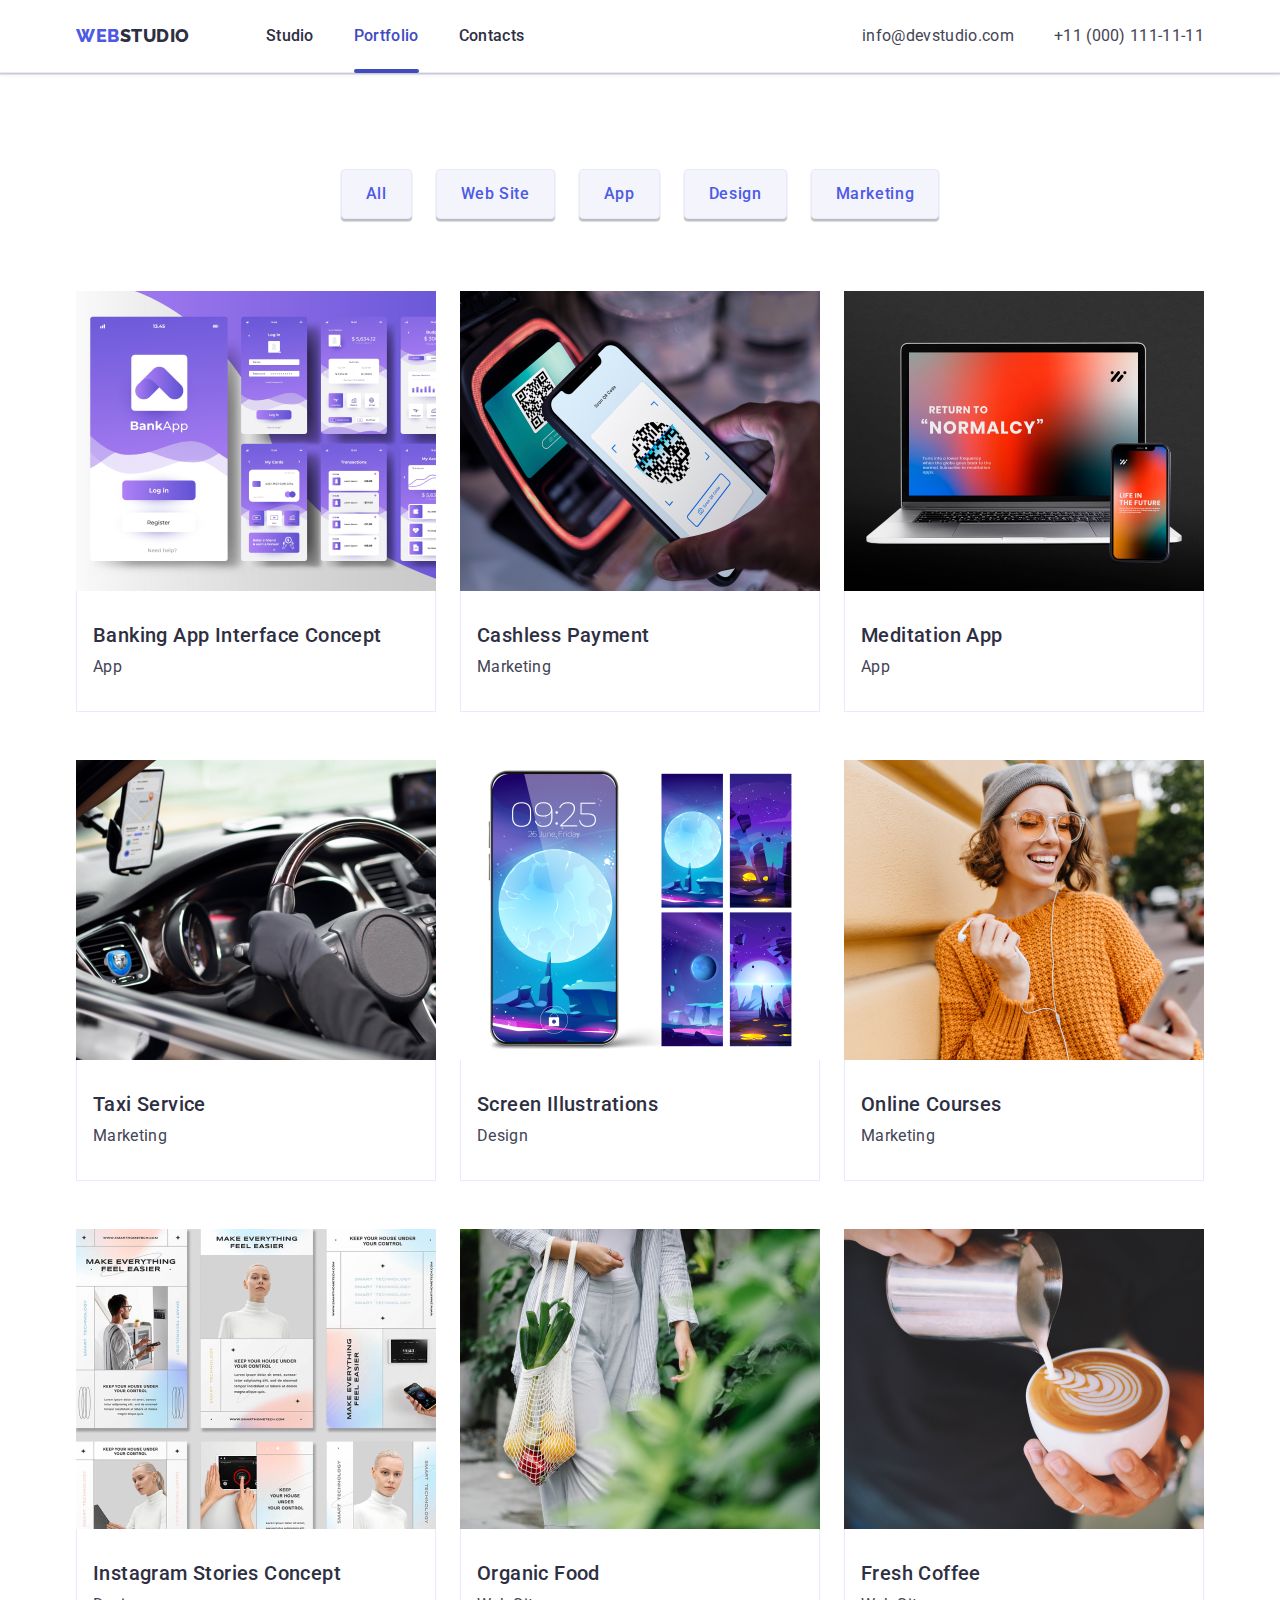
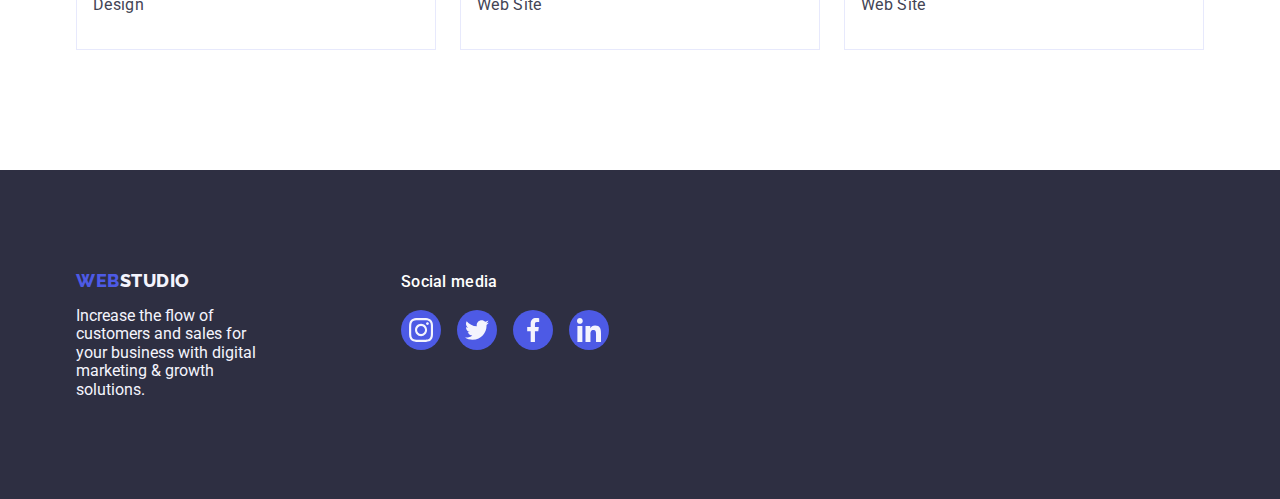
==== portfolio.html @ 9b40b436 "Initial commit" ====
<!DOCTYPE html>
<html lang="en">
  <head>
    <meta charset="UTF-8" />
    <meta name="viewport" content="width=h, initial-scale=1.0" />
    <title>WebStudio</title>
    <link rel="preconnect" href="https://fonts.googleapis.com" />
    <link rel="preconnect" href="https://fonts.gstatic.com" crossorigin />
    <link
      href="https://fonts.googleapis.com/css2?family=Raleway:wght@800&family=Roboto:wght@400;500;700;900&display=swap"
      rel="stylesheet"
    />
    <link
      href="
     https://cdn.jsdelivr.net/npm/modern-normalize@2.0.0/modern-normalize.min.css"
      rel="stylesheet"
    />
    <link rel="stylesheet" href="./css/styles.css" />
  </head>

  <!-- ================HEADER====================== -->

  <body>
    <header class="page-header">
      <div class="container container-header">
        <nav class="site-nav">
          <a class="link logo" href="./index.html">
            Web<span class="logo-span">Studio</span></a
          >
          <ul class="list header-list">
            <li>
              <a class="menue site-nav menu-link link" href="./index.html"
                >Studio</a
              >
            </li>
            <li>
              <a
                class="menue site-nav menu-link link portfolio-active"
                href="./portfolio.html"
                >Portfolio</a
              >
            </li>
            <li>
              <a class="menue site-nav menu-link link" href="">Contacts</a>
            </li>
          </ul>
        </nav>
        <address class="contacts">
          <ul class="list adress">
            <li>
              <a class="contacts-link link" href="mailto:info@devstudio.com"
                >info@devstudio.com</a
              >
            </li>
            <li>
              <a class="contacts-link link" href="tel:+110001111111"
                >+11 (000) 111-11-11</a
              >
            </li>
          </ul>
        </address>
      </div>
    </header>

    <!-- Унікальний контент сторінки -->

    <main>
      <!-- ===========Portfolio========== -->

      <section class="portfolio">
        <div class="container">
          <h1 class="visually-hidden">Portfolio</h1>
          <ul class="list link page-portfolio">
            <li class="">
              <button class="btn-filter" type="button">All</button>
            </li>

            <li class="">
              <button class="btn-filter" type="button">Web Site</button>
            </li>

            <li class="">
              <button class="btn-filter" type="button">App</button>
            </li>

            <li class="">
              <button class="btn-filter" type="button">Design</button>
            </li>

            <li class="">
              <button class="btn-filter" type="button">Marketing</button>
            </li>
          </ul>

          <ul class="list link card-content">
            <li class="portfolio-item">
              <a class="link link-content overlay-link" href="">
                <div class="overlay-wrapper">
                  <img
                    src="./images/card/img-1.jpg"
                    alt="Banking"
                    width="360"
                  />
                  <p class="overlay overlay-link">
                    14 Stylish and User-Friendly App Design Concepts · Task
                    Manager App · Calorie Tracker App · Exotic Fruit Ecommerce
                    App · Cloud Storage App
                  </p>
                </div>

                <div class="projects">
                  <h2 class="description-title proj-title">
                    Banking App Interface Concept
                  </h2>
                  <p class="subtitle">App</p>
                </div></a
              >
            </li>

            <li class="portfolio-item">
              <a class="link link-content" href="">
                <div class="overlay-wrapper">
                  <img
                    src="./images/card/img-2.jpg"
                    alt="Payment"
                    width="360"
                  />
                  <p class="overlay overlay-link">
                    14 Stylish and User-Friendly App Design Concepts · Task
                    Manager App · Calorie Tracker App · Exotic Fruit Ecommerce
                    App · Cloud Storage App
                  </p>
                </div>

                <div class="projects">
                  <h2 class="description-title proj-title">Cashless Payment</h2>
                  <p class="subtitle">Marketing</p>
                </div></a
              >
            </li>

            <li class="portfolio-item">
              <a class="link link-content" href="">
                <div class="overlay-wrapper">
                  <img
                    src="./images/card/img-3.jpg"
                    alt="Meditation"
                    width="360"
                  />
                  <p class="overlay">
                    14 Stylish and User-Friendly App Design Concepts · Task
                    Manager App · Calorie Tracker App · Exotic Fruit Ecommerce
                    App · Cloud Storage App
                  </p>
                </div>

                <div class="projects">
                  <h2 class="description-title proj-title">Meditation App</h2>
                  <p class="subtitle">App</p>
                </div>
              </a>
            </li>

            <li class="portfolio-item">
              <a class="link link-content" href="">
                <div class="overlay-wrapper">
                  <img src="./images/card/img-4.jpg" alt="Taxi" width="360" />
                  <p class="overlay">
                    14 Stylish and User-Friendly App Design Concepts · Task
                    Manager App · Calorie Tracker App · Exotic Fruit Ecommerce
                    App · Cloud Storage App
                  </p>
                </div>

                <div class="projects">
                  <h2 class="description-title proj-title">Taxi Service</h2>
                  <p class="subtitle">Marketing</p>
                </div></a
              >
            </li>

            <li class="portfolio-item">
              <a class="link link-content" href="">
                <div class="overlay-wrapper">
                  <img
                    src="./images/card/img-5.jpg"
                    alt="Illustrations"
                    width="360"
                  />
                  <p class="overlay">
                    14 Stylish and User-Friendly App Design Concepts · Task
                    Manager App · Calorie Tracker App · Exotic Fruit Ecommerce
                    App · Cloud Storage App
                  </p>
                </div>

                <div class="projects">
                  <h2 class="description-title proj-title">
                    Screen Illustrations
                  </h2>
                  <p class="subtitle">Design</p>
                </div></a
              >
            </li>

            <li class="portfolio-item">
              <a class="link link-content" href="">
                <div class="overlay-wrapper">
                  <img
                    src="./images/card/img-6.jpg"
                    alt="Courses"
                    width="360"
                  />
                  <p class="overlay">
                    14 Stylish and User-Friendly App Design Concepts · Task
                    Manager App · Calorie Tracker App · Exotic Fruit Ecommerce
                    App · Cloud Storage App
                  </p>
                </div>

                <div class="projects">
                  <h2 class="description-title proj-title">Online Courses</h2>
                  <p class="subtitle">Marketing</p>
                </div></a
              >
            </li>

            <li class="portfolio-item">
              <a class="link link-content" href="">
                <div class="overlay-wrapper">
                  <img
                    src="./images/card/img-7.jpg"
                    alt="Instagram Stories"
                    width="360"
                  />
                  <p class="overlay">
                    14 Stylish and User-Friendly App Design Concepts · Task
                    Manager App · Calorie Tracker App · Exotic Fruit Ecommerce
                    App · Cloud Storage App
                  </p>
                </div>

                <div class="projects">
                  <h2 class="description-title proj-title">
                    Instagram Stories Concept
                  </h2>
                  <p class="subtitle">Design</p>
                </div></a
              >
            </li>

            <li class="portfolio-item">
              <a class="link link-content" href="">
                <div class="overlay-wrapper">
                  <img src="./images/card/img-8.jpg" alt="Food" width="360" />
                  <p class="overlay">
                    14 Stylish and User-Friendly App Design Concepts · Task
                    Manager App · Calorie Tracker App · Exotic Fruit Ecommerce
                    App · Cloud Storage App
                  </p>
                </div>

                <div class="projects">
                  <h2 class="description-title proj-title">Organic Food</h2>
                  <p class="subtitle">Web Site</p>
                </div></a
              >
            </li>

            <li class="portfolio-item">
              <a class="link link-content" href="">
                <div class="overlay-wrapper">
                  <img src="./images/card/img-9.jpg" alt="Coffee" width="360" />
                  <p class="overlay">
                    14 Stylish and User-Friendly App Design Concepts · Task
                    Manager App · Calorie Tracker App · Exotic Fruit Ecommerce
                    App · Cloud Storage App
                  </p>
                </div>
                <div class="projects">
                  <h2 class="description-title proj-title">Fresh Coffee</h2>
                  <p class="subtitle">Web Site</p>
                </div></a
              >
            </li>
          </ul>
        </div>
      </section>
    </main>

    <!--=================FOOTER===================-->

    <footer class="page-footer">
      <div class="container footer-wrapper">
        <div class="footer">
          <a class="link logo-footer" href="./index.html"
            >Web<span class="footer-span">Studio</span></a
          >
          <p class="footer-subtitle">
            Increase the flow of customers and sales for your business with
            digital marketing & growth solutions.
          </p>
        </div>

        <div class="container">
          <p class="social-subtitle">Social media</p>
          <ul class="social-footer">
            <li class="size">
              <a href="" class="footer-link-icon">
                <svg class="svg-fill" width="24" height="24">
                  <use href="./images/icons.svg#icon-instagram"></use>
                </svg>
              </a>
            </li>

            <li class="size">
              <a href="" class="footer-link-icon">
                <svg class="svg-fill" width="24" height="24">
                  <use href="./images/icons.svg#icon-twitter"></use>
                </svg>
              </a>
            </li>

            <li class="size">
              <a href="" class="footer-link-icon">
                <svg class="svg-fill" width="24" height="24">
                  <use href="./images/icons.svg#icon-facebook"></use>
                </svg>
              </a>
            </li>

            <li class="size">
              <a href="" class="footer-link-icon">
                <svg class="svg-fill" width="24" height="24">
                  <use href="./images/icons.svg#icon-linkedin"></use>
                </svg>
              </a>
            </li>
          </ul>
        </div>
      </div>
    </footer>
  </body>
</html>
---- css/styles.css ----
:root {
  --primary-font: Roboto, sans-serif;
  --secondary-font: Raleway, sans-serif;

  --hero-text-color: #ffffff;
  --hero-theme-dark: #2e2f42;

  --body-text-color-dark: #2e2f42;
  --body-text-color-light: #434455;
  --body-theme-light: #ffffff;

  --footer-text-color: #f4f4fd;
  --footer-theme-dark: #2e2f42;
  --accent-color: #404bbf;
  --border-color: #e7e9fc;
  --customers-color: #8e8f99;
  --fill-color: #f4f4fd;
}

.body {
  color: var(--body-text-color-light);
  font-family: Roboto, sans-serif;
  background-color: var(--body-theme-light);
}

.list {
  padding: 0;
  margin: 0;
  list-style: none;
}

.link {
  text-decoration: none;
}

.container {
  width: 1158px;
  padding-left: 15px;
  padding-right: 15px;
  margin-left: auto;
  margin-right: auto;
}

/* ========================COMPONENTS===================== */

.section-description {
  text-align: center;
  margin-bottom: 24px;

  color: var(--body-text-color-dark);
  font-size: 36px;
  font-weight: 700;
  line-height: 1.11;
  letter-spacing: 0.72px;
  text-transform: capitalize;
}

.description-title {
  display: flex;
  flex-direction: column;
  gap: 8px;

  color: var(--body-text-color-dark);
  font-size: 20px;
  font-weight: 500;
  line-height: 1.2;
  letter-spacing: 0.4px;
}

.subtitle {
  color: var(--body-text-color-light);
  font-size: 16px;
  font-weight: 400;
  line-height: 1.5;
  letter-spacing: 0.32px;
}

/* ============================HEADER=============== */
.page-header {
  border-bottom: 1px solid #e7e9fc;
  box-shadow: 0px 2px 1px rgba(46, 47, 66, 0.08),
    0px 1px 1px rgba(46, 47, 66, 0.16), 0px 1px 6px rgba(46, 47, 66, 0.08);
}

.container-header {
  display: flex;
}

.site-nav {
  display: flex;
  align-items: center;

  margin-right: auto;
  font-size: 16px;
  font-weight: 500;
  line-height: 1.5;
  letter-spacing: 0.32px;
  color: #2e2f42;
  transition: color 250ms cubic-bezier(0.4, 0, 0.2, 1);
}

.logo {
  margin-right: 76px;
  color: var(--iris, #4d5ae5);
  font-size: 18px;
  font-family: Raleway, sans-serif;
  font-weight: 800;
  line-height: 1.17;
  letter-spacing: 0.54px;
  text-transform: uppercase;
}

.logo:hover,
.logo:focus {
  color: var(--accent-color, #404bbf);
}

.logo-span {
  color: #2e2f42;
}

.menu-link:hover,
.menu-link:focus {
  color: var(--accent-color, #404bbf);
}

.contacts-link {
  display: inline-block;
  list-style: none;
  padding-top: 24px;
  padding-bottom: 24px;
  color: var(--slate, #434455);
  font-size: 16px;
  line-height: 1.5;
  letter-spacing: 0.32px;
  font-style: normal;
  transition: color 250ms cubic-bezier(0.4, 0, 0.2, 1);
}

.contacts-link:hover,
.contacts-link:focus {
  color: var(--accent-color, #404bbf);
  font-style: normal;
}

.adress {
  display: flex;
  margin: 0;
  padding: 0;
  gap: 40px;
}

.header-list {
  display: flex;
  gap: 40px;
}

.menue {
  padding-bottom: 24px;
  padding-top: 24px;
}

.header-link {
  display: block;
  padding: 24px 0;
  font-size: 16px;
  font-weight: 500;
  position: relative;
}

.header-active::after {
  display: block;
  content: "";
  position: absolute;
  width: 48px;
  height: 4px;
  border-radius: 2px;
  background: var(--accent-color);
  bottom: -1px;
}
.header-active {
  color: var(--accent-color, #404bbf);
}

/* ========================HERO===================== */

.page-hero {
  background-color: var(--hero-theme-dark);
  padding: 188px 0;
}
.hero-title {
  max-width: 496px;
  margin-left: auto;
  margin-right: auto;
  margin-bottom: 48px;
  color: var(--hero-text-color);

  text-align: center;
  font-size: 56px;
  font-weight: 700;
  line-height: 1.07;
  letter-spacing: 1.12px;
}

.hero-btn {
  border: none;
  border-radius: 4px;
  padding: 16px 32px;
  margin: 0 auto;
  display: block;
  min-width: 169px;
  height: 56px;

  color: var(--white, #ffffff);
  background: var(--iris, #4d5ae5);
  font-family: Roboto, sans-serif;
  font-size: 16px;
  font-weight: 500;
  line-height: 1.5;
  letter-spacing: 0.64px;
  cursor: pointer;
  transition: background-color 250ms cubic-bezier(0.4, 0, 0.2, 1);
}

.hero-btn:hover,
.hero-btn:focus {
  background: var(--accent-color, #404bbf);
}

.page-hero {
  background-color: rgba(46, 47, 66, 0.7);
  background-image: url(../images/header/people-office.jpg);
  background-repeat: no-repeat;
  background-position: center;
  background-size: cover;
  max-width: 1440px;
  margin: 0 auto;
  background-image: linear-gradient(
      rgba(46, 47, 66, 0.7),
      rgba(46, 47, 66, 0.7)
    ),
    url(../images/header/people-office.jpg);
}

.backdrop {
  display: flex;
  justify-content: center;
  align-items: center;
  width: 100%;
  height: 100%;
  position: fixed;
  top: 0;
  left: 0;
  border-radius: 4px;
  background-color: rgba(46, 47, 66, 0.4);
  transition: opacity 250ms cubic-bezier(0.4, 0, 0.2, 1),
    visibility 250ms cubic-bezier(0.4, 0, 0.2, 1);
}

.is-hidden {
  pointer-events: none;
  opacity: 0;
  visibility: hidden;
}

.modal {
  top: 50%;
  left: 50%;
  position: absolute;
  width: 408px;
  min-height: 584px;
  transform: translate(-50%, -50%) scale(1);
  background: #fcfcfc;
  border-radius: 4px;

  transition: transform 250ms cubic-bezier(0.4, 0, 0.2, 1);

  box-shadow: 0px 2px 1px 0px rgba(0, 0, 0, 0.2),
    0px 1px 3px 0px rgba(0, 0, 0, 0.12), 0px 1px 1px 0px rgba(0, 0, 0, 0.14);
}

.modal-btn {
  display: flex;
  justify-content: center;
  align-items: center;
  position: absolute;
  width: 24px;
  height: 24px;
  top: 24px;
  right: 24px;
  padding: 0;
  border-radius: 50%;
  background-color: #e7e9fc;
  border: 1px solid rgba(0, 0, 0, 0.1);
  cursor: pointer;
  transition: background-color 250ms cubic-bezier(0.4, 0, 0.2, 1),
    border 250ms cubic-bezier(0.4, 0, 0.2, 1);
}

.modal-btn:hover,
.modal-btn:focus {
  border: none;
  background-color: var(--accent-color);
}

.modal-close {
  transition: fill 250ms cubic-bezier(0.4, 0, 0.2, 1);
}

.modal-btn:hover,
.modal-btn:focus {
  fill: #ffffff;
}

/* ============================================== */

/* ====================about ==============*/

.visually-hidden {
  position: absolute;
  width: 1px;
  height: 1px;
  margin: -1px;
  border: 0;
  padding: 0;
  white-space: nowrap;
  clip-path: inset(100%);
  clip: rect(0 0 0 0);
  overflow: hidden;
}

.future {
  padding: 120px 0;
}

.page-future {
  display: flex;
  gap: 24px;
}

.future-text {
  flex-direction: column;
  margin: 0;
  padding: 0;
}

.gallery-item {
  flex-basis: calc((100% - 3 * 24px) / 4);
}

.future-wrapper {
  display: flex;
  justify-content: center;
  align-items: center;
  height: 112px;
  border-radius: 4px;
  background-color: #f4f4fd;
  margin-bottom: 8px;
}

.future-box {
  display: flex;
  justify-content: center;
  align-items: center;
}

/* =============work================ */

.work {
  padding-bottom: 120px;
}
.work-item {
  margin-bottom: 72px;
}

.work-card {
  display: flex;
  gap: 24px;
}

.work-image {
  border: 1px solid var(--cornflower, #e7e9fc);
}
.gallery-work {
  flex-basis: calc((100% - 2 * 24px) / 3);
}

/* ==================Employers==================== */

.card {
  padding: 120px 0;
  background-color: var(--cloud, #f4f4fd);
}

.card-title {
  text-align: center;
  margin-bottom: 72px;
}

.section-team {
  display: flex;
  gap: 24px;
}

.imag-team {
  border-radius: 0px 0px 4px 4px;
  box-shadow: 0px 1px 6px rgba(46, 47, 66, 0.08),
    0px 1px 1px rgba(46, 47, 66, 0.16), 0px 2px 1px rgba(46, 47, 66, 0.08);
}

.card-team {
  text-align: center;
  padding: 32px 16px;
  background: var(--white, #fff);
}

.employeers {
  text-align: center;
  margin-bottom: 8px;
}

.position {
  margin-bottom: 8px;
}

.gallery-items {
  transition: background-color 250ms cubic-bezier(0.4, 0, 0.2, 1);
  flex-basis: calc((100% - 3 * 24px) / 4);
}

.socials {
  display: flex;
  justify-content: center;
  gap: 24px;
}

.social-item {
  width: 40px;
  height: 40px;
}

.social-links {
  display: flex;
  justify-content: center;
  align-items: center;
  width: 100%;
  height: 100%;
  border-radius: 50%;
  background-color: #4d5ae5;
  transition: background-color 250ms cubic-bezier(0.4, 0, 0.2, 1);
}

.social-links:hover,
.social-links:focus {
  background-color: #404bbf;
}

.social-list-icon {
  fill: var(--fill-color);
}

/* ===========Customers======== */
.customers {
  padding: 120px 0;
}

.costomers-title {
  margin-bottom: 72px;
}
.custpmers-wrapper {
  display: flex;
  gap: 24px;
}

.customers-icons {
  height: 88px;
  width: calc((100% - 120px) / 6);
}

.customers-link {
  display: flex;
  align-items: center;
  justify-content: center;
  width: 100%;
  height: 100%;
  border-radius: 4px;
  border: 1px solid #8e8f99;
  color: var(--customers-color, #8e8f99);
  transition: border-color 250ms cubic-bezier(0.4, 0, 0.2, 1),
    color 250ms cubic-bezier(0.4, 0, 0.2, 1);
}

.customers-link:hover,
.customers-link:focus {
  border-color: #404bbf;
  color: #404bbf;
}

.svg-fill {
  fill: currentColor;
}

/* =================FOOTER================ */

.page-footer {
  background-color: var(--footer-theme-dark);
  color: var(--footer-text-color);
  padding: 100px 0;
}

.footer {
  margin-right: 120px;
}

.footer-subtitle {
  color: var(--footer-text-color);
  background-color: var(--footer-theme-dark);
  display: flex;
  max-width: 264px;
}

.logo-footer {
  margin-right: 76px;
  color: var(--iris, #4d5ae5);
  font-size: 18px;
  font-family: Raleway, sans-serif;
  font-weight: 800;
  line-height: 1.17;
  letter-spacing: 0.54px;
  text-transform: uppercase;
  display: inline-block;
  margin-bottom: 16px;
}

.footer-span {
  color: #f4f4fd;
}

.footer-wrapper {
  display: flex;
  align-items: baseline;
}

.social-subtitle {
  margin-bottom: 16px;
  color: #ffffff;
  font-size: 16px;
  font-weight: 500;
  line-height: 1.5;
  letter-spacing: 0.02em;
}

.social-footer {
  display: flex;
  gap: 16px;
}

.size {
  width: 40px;
  height: 40px;
}

.footer-link-icon {
  display: flex;
  align-items: center;
  justify-content: center;
  border-radius: 50%;
  width: 100%;
  height: 100%;
  background-color: #4d5ae5;
  transition: background-color 250ms cubic-bezier(0.4, 0, 0.2, 1);
}

.icon {
  color: var(--fill-color);
}

.footer-link-icon:hover,
.footer-link-icon:focus {
  background-color: #31d0aa;
}

/* ========================PORTFOLIO====================== */

.portfolio {
  padding: 96px 0 120px 0;
}

.page-portfolio {
  display: flex;
  justify-content: center;
  gap: 24px;
  margin-bottom: 72px;
}

.card-content {
  display: flex;
  flex-wrap: wrap;
  column-gap: 24px;
  row-gap: 48px;
}

.link-content:hover,
.link-content:focus {
  box-shadow: 0px 1px 6px rgba(46, 47, 66, 0.08),
    0px 1px 1px rgba(46, 47, 66, 0.16), 0px 2px 1px rgba(46, 47, 66, 0.08);
}

.portfolio-item {
  display: block;
  flex-basis: calc((100% - 2 * 24px) / 3);
}

.portfolio-item .link {
  display: block;
}

.projects {
  padding: 32px 16px;
  border: 1px solid var(--border-color);
  border-top: none;
}

.proj-title {
  margin-bottom: 8px;
}

.btn-filter {
  color: var(--iris, #4d5ae5);
  background-color: var(--cloud, #f4f4fd);
  font-family: Roboto, sans-serif;
  text-align: center;
  font-size: 16px;
  font-weight: 500;
  line-height: 1.5;
  letter-spacing: 0.64px;
  cursor: pointer;
  border: none;

  transition: color 250ms cubic-bezier(0.4, 0, 0.2, 1),
    background-color 250ms cubic-bezier(0.4, 0, 0.2, 1),
    border-color 250ms cubic-bezier(0.4, 0, 0.2, 1),
    box-shadow 250ms cubic-bezier(0.4, 0, 0.2, 1);

  padding: 12px 24px;
  border-radius: 4px;
  border: 1px solid var(--border-color);
  box-shadow: 0px 2px 2px 0px rgba(0, 0, 0, 0.12),
    0px 2px 1px 0px rgba(0, 0, 0, 0.08), 0px 3px 1px 0px rgba(0, 0, 0, 0.1);
}

.btn-filter:hover,
.btn-filter:focus {
  color: #ffffff;
  background-color: var(--accent-color, #404bbf);
  border: 1px solid transparent;
}

.portfolio-active::after {
  display: block;
  content: "";
  position: absolute;
  width: 100%;
  height: 4px;
  border-radius: 2px;
  background: var(--accent-color);
  bottom: -1px;
  left: 0;
}

.portfolio-active {
  position: relative;
  color: var(--accent-color, #404bbf);
}

/* =======================OVERLAY==================== */
.overlay {
  position: absolute;
  top: 0;
  padding: 40px 32px;
  width: 100%;
  height: 100%;

  background-color: #4d5ae5;
  font-size: 16px;
  line-height: 1.5;
  letter-spacing: 0.02em;
  color: #f4f4fd;

  transform: translateY(100%);

  transition: transform 250ms cubic-bezier(0.4, 0, 0.2, 1);
}

.overlay-wrapper {
  position: relative;
  overflow: hidden;
  transition: box-shadow 250ms cubic-bezier(0.4, 0, 0.2, 1);
}

.link-content:hover .overlay,
.link-content:focus .overlay {
  transform: translateY(0%);
}
/* ===============RESET-START============= */

body {
  background-color: var(--body-theme-light);
  font-family: Roboto, sans-serif;
}

h1,
h2,
h3,
h4,
p {
  margin: 0;
}

ul {
  list-style: none;
  padding: 0;
  margin: 0;
}

a {
  text-decoration: none;
  color: currentColor;
}

img {
  display: block;
  max-width: 100%;
  height: auto;
}

button {
  font-family: inherit;
  color: inherit;
  cursor: pointer;
}

address {
  font-style: normal;
}

/* ============HEADER======== */
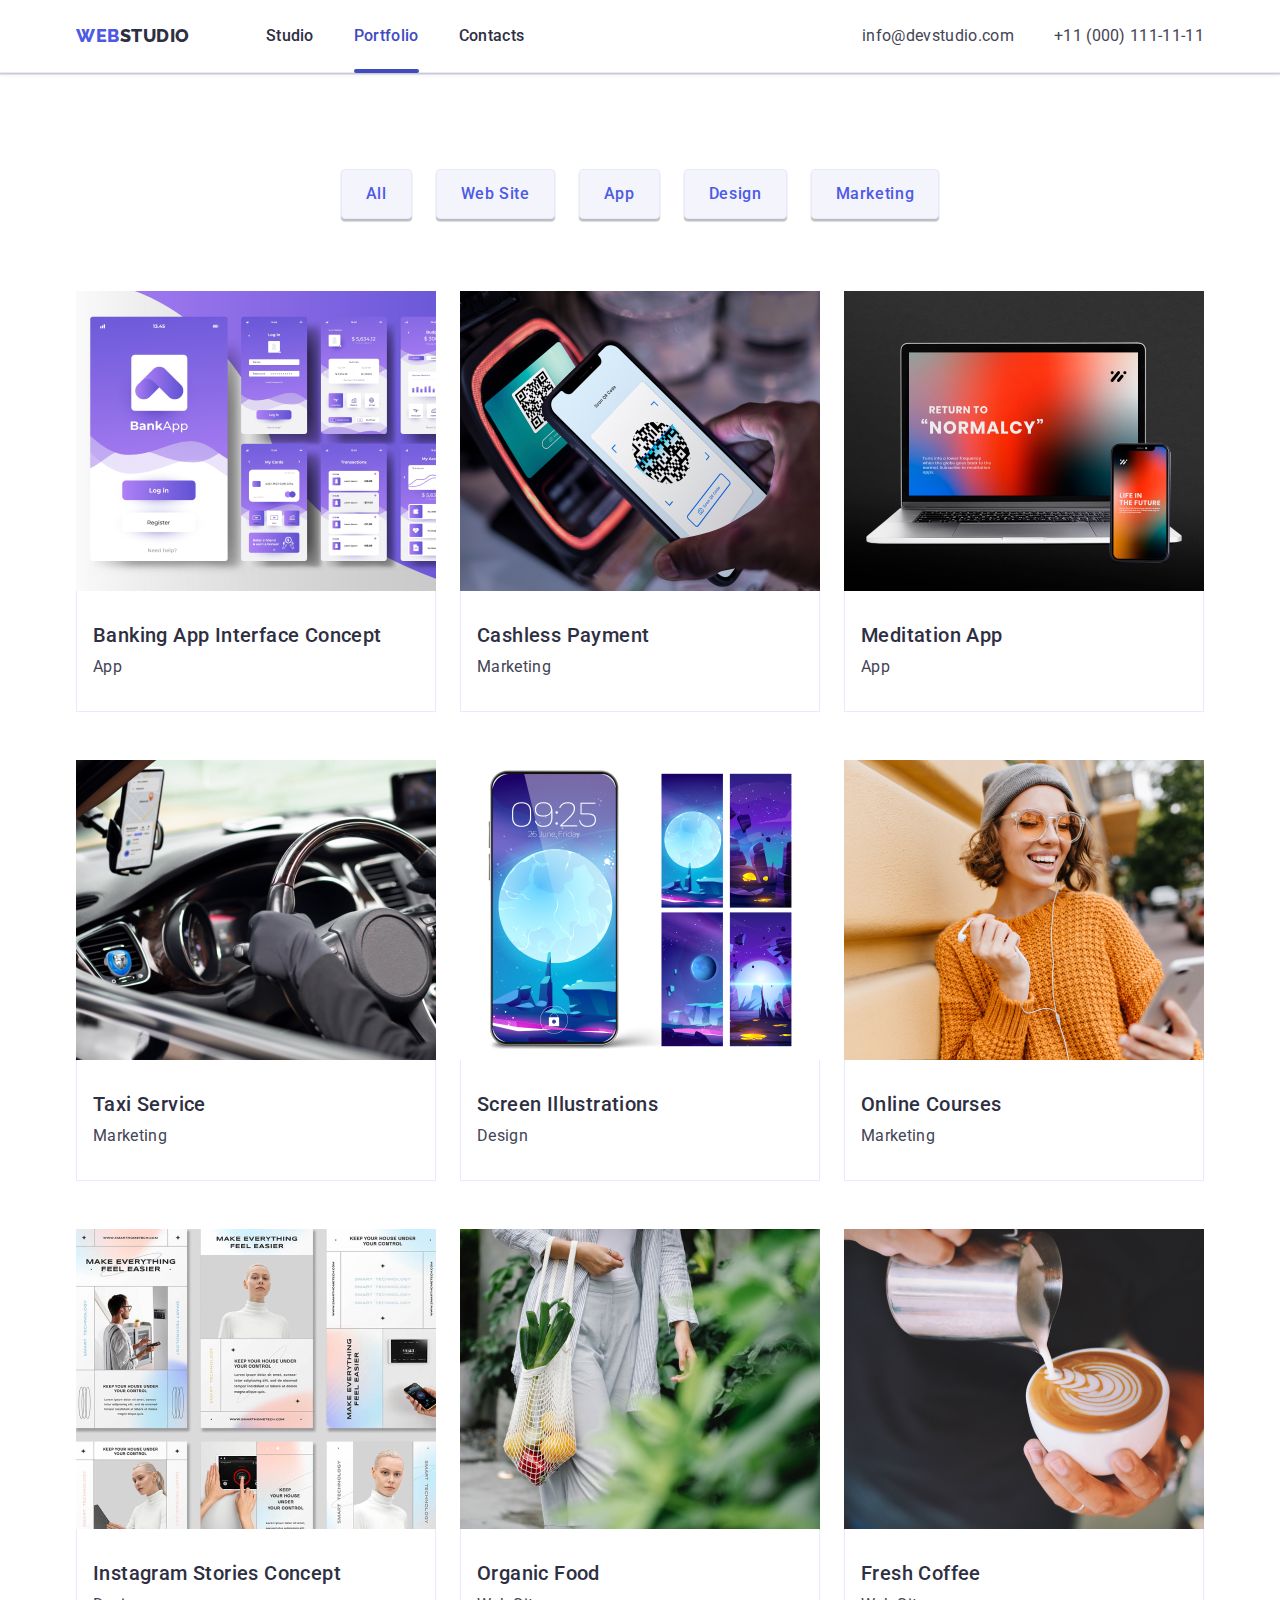
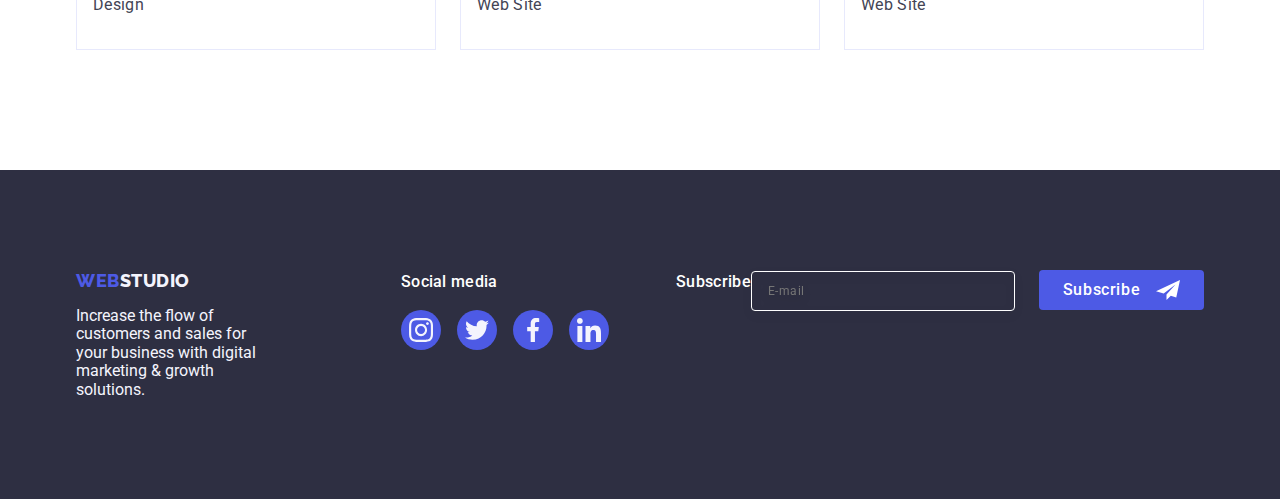
==== commit ddc21037: "footer-id-delet" ====
--- a/portfolio.html
+++ b/portfolio.html
@@ -338,6 +338,26 @@
             </li>
           </ul>
         </div>
+
+        <div class="modal-wrapper-footer">
+          <p class="modal-subscribe-footer">Subscribe</p>
+          <form class="footer-form">
+            <label for="emaile" class="footer-modal-label">
+              <input
+                type="email"
+                name="user-email"
+                class="footer-modal-input"
+                placeholder="E-mail"
+              />
+            </label>
+            <button type="submit" class="footer-btn">
+              Subscribe
+              <svg class="svg-footer" width="24" height="24">
+                <use href="./images/icons.svg#icon-Frame"></use>
+              </svg>
+            </button>
+          </form>
+        </div>
       </div>
     </footer>
   </body>
--- a/css/styles.css
+++ b/css/styles.css
@@ -242,6 +242,511 @@
     url(../images/header/people-office.jpg);
 }
 
+/* ============================================== */
+
+/* ====================about ==============*/
+
+.visually-hidden {
+  position: absolute;
+  width: 1px;
+  height: 1px;
+  margin: -1px;
+  border: 0;
+  padding: 0;
+  white-space: nowrap;
+  clip-path: inset(100%);
+  clip: rect(0 0 0 0);
+  overflow: hidden;
+}
+
+.future {
+  padding: 120px 0;
+}
+
+.page-future {
+  display: flex;
+  gap: 24px;
+}
+
+.future-text {
+  flex-direction: column;
+  margin: 0;
+  padding: 0;
+}
+
+.gallery-item {
+  flex-basis: calc((100% - 3 * 24px) / 4);
+}
+
+.future-wrapper {
+  display: flex;
+  justify-content: center;
+  align-items: center;
+  height: 112px;
+  border-radius: 4px;
+  background-color: #f4f4fd;
+  margin-bottom: 8px;
+}
+
+.future-box {
+  display: flex;
+  justify-content: center;
+  align-items: center;
+}
+
+/* =============work================ */
+
+.work {
+  padding-bottom: 120px;
+}
+.work-item {
+  margin-bottom: 72px;
+}
+
+.work-card {
+  display: flex;
+  gap: 24px;
+}
+
+.work-image {
+  border: 1px solid var(--cornflower, #e7e9fc);
+}
+.gallery-work {
+  flex-basis: calc((100% - 2 * 24px) / 3);
+}
+
+/* ==================Employers==================== */
+
+.card {
+  padding: 120px 0;
+  background-color: var(--cloud, #f4f4fd);
+}
+
+.card-title {
+  text-align: center;
+  margin-bottom: 72px;
+}
+
+.section-team {
+  display: flex;
+  gap: 24px;
+}
+
+.imag-team {
+  border-radius: 0px 0px 4px 4px;
+  box-shadow: 0px 1px 6px rgba(46, 47, 66, 0.08),
+    0px 1px 1px rgba(46, 47, 66, 0.16), 0px 2px 1px rgba(46, 47, 66, 0.08);
+}
+
+.card-team {
+  text-align: center;
+  padding: 32px 16px;
+  background: var(--white, #fff);
+}
+
+.employeers {
+  text-align: center;
+  margin-bottom: 8px;
+}
+
+.position {
+  margin-bottom: 8px;
+}
+
+.gallery-items {
+  transition: background-color 250ms cubic-bezier(0.4, 0, 0.2, 1);
+  flex-basis: calc((100% - 3 * 24px) / 4);
+}
+
+.socials {
+  display: flex;
+  justify-content: center;
+  gap: 24px;
+}
+
+.social-item {
+  width: 40px;
+  height: 40px;
+}
+
+.social-links {
+  display: flex;
+  justify-content: center;
+  align-items: center;
+  width: 100%;
+  height: 100%;
+  border-radius: 50%;
+  background-color: #4d5ae5;
+  transition: background-color 250ms cubic-bezier(0.4, 0, 0.2, 1);
+}
+
+.social-links:hover,
+.social-links:focus {
+  background-color: #404bbf;
+}
+
+.social-list-icon {
+  fill: var(--fill-color);
+}
+
+/* ===========Customers======== */
+.customers {
+  padding: 120px 0;
+}
+
+.costomers-title {
+  margin-bottom: 72px;
+}
+.custpmers-wrapper {
+  display: flex;
+  gap: 24px;
+}
+
+.customers-icons {
+  height: 88px;
+  width: calc((100% - 120px) / 6);
+}
+
+.customers-link {
+  display: flex;
+  align-items: center;
+  justify-content: center;
+  width: 100%;
+  height: 100%;
+  border-radius: 4px;
+  border: 1px solid #8e8f99;
+  color: var(--customers-color, #8e8f99);
+  transition: border-color 250ms cubic-bezier(0.4, 0, 0.2, 1),
+    color 250ms cubic-bezier(0.4, 0, 0.2, 1);
+}
+
+.customers-link:hover,
+.customers-link:focus {
+  border-color: #404bbf;
+  color: #404bbf;
+}
+
+.svg-fill {
+  fill: currentColor;
+}
+
+/* =================FOOTER================ */
+
+.page-footer {
+  background-color: var(--footer-theme-dark);
+  color: var(--footer-text-color);
+  padding: 100px 0;
+}
+
+.footer {
+  margin-right: 120px;
+}
+
+.footer-subtitle {
+  color: var(--footer-text-color);
+  background-color: var(--footer-theme-dark);
+  display: flex;
+  max-width: 264px;
+}
+
+.logo-footer {
+  margin-right: 76px;
+  color: var(--iris, #4d5ae5);
+  font-size: 18px;
+  font-family: Raleway, sans-serif;
+  font-weight: 800;
+  line-height: 1.17;
+  letter-spacing: 0.54px;
+  text-transform: uppercase;
+  display: inline-block;
+  margin-bottom: 16px;
+}
+
+.footer-span {
+  color: #f4f4fd;
+}
+
+.footer-wrapper {
+  display: flex;
+  align-items: baseline;
+}
+
+.social-subtitle {
+  margin-bottom: 16px;
+  color: #ffffff;
+  font-size: 16px;
+  font-weight: 500;
+  line-height: 1.5;
+  letter-spacing: 0.02em;
+}
+
+.social-footer {
+  display: flex;
+  gap: 16px;
+}
+
+.size {
+  width: 40px;
+  height: 40px;
+}
+
+.footer-link-icon {
+  display: flex;
+  align-items: center;
+  justify-content: center;
+  border-radius: 50%;
+  width: 100%;
+  height: 100%;
+  background-color: #4d5ae5;
+  transition: background-color 250ms cubic-bezier(0.4, 0, 0.2, 1);
+}
+
+.icon {
+  color: var(--fill-color);
+}
+
+.footer-link-icon:hover,
+.footer-link-icon:focus {
+  background-color: #31d0aa;
+}
+
+/* ========================PORTFOLIO====================== */
+
+.portfolio {
+  padding: 96px 0 120px 0;
+}
+
+.page-portfolio {
+  display: flex;
+  justify-content: center;
+  gap: 24px;
+  margin-bottom: 72px;
+}
+
+.card-content {
+  display: flex;
+  flex-wrap: wrap;
+  column-gap: 24px;
+  row-gap: 48px;
+}
+
+.link-content:hover,
+.link-content:focus {
+  box-shadow: 0px 1px 6px rgba(46, 47, 66, 0.08),
+    0px 1px 1px rgba(46, 47, 66, 0.16), 0px 2px 1px rgba(46, 47, 66, 0.08);
+}
+
+.portfolio-item {
+  display: block;
+  flex-basis: calc((100% - 2 * 24px) / 3);
+}
+
+.portfolio-item .link {
+  display: block;
+}
+
+.projects {
+  padding: 32px 16px;
+  border: 1px solid var(--border-color);
+  border-top: none;
+}
+
+.proj-title {
+  margin-bottom: 8px;
+}
+
+.btn-filter {
+  color: var(--iris, #4d5ae5);
+  background-color: var(--cloud, #f4f4fd);
+  font-family: Roboto, sans-serif;
+  text-align: center;
+  font-size: 16px;
+  font-weight: 500;
+  line-height: 1.5;
+  letter-spacing: 0.64px;
+  cursor: pointer;
+  border: none;
+
+  transition: color 250ms cubic-bezier(0.4, 0, 0.2, 1),
+    background-color 250ms cubic-bezier(0.4, 0, 0.2, 1),
+    border-color 250ms cubic-bezier(0.4, 0, 0.2, 1),
+    box-shadow 250ms cubic-bezier(0.4, 0, 0.2, 1);
+
+  padding: 12px 24px;
+  border-radius: 4px;
+  border: 1px solid var(--border-color);
+  box-shadow: 0px 2px 2px 0px rgba(0, 0, 0, 0.12),
+    0px 2px 1px 0px rgba(0, 0, 0, 0.08), 0px 3px 1px 0px rgba(0, 0, 0, 0.1);
+}
+
+.btn-filter:hover,
+.btn-filter:focus {
+  color: #ffffff;
+  background-color: var(--accent-color, #404bbf);
+  border: 1px solid transparent;
+}
+
+.portfolio-active::after {
+  display: block;
+  content: "";
+  position: absolute;
+  width: 100%;
+  height: 4px;
+  border-radius: 2px;
+  background: var(--accent-color);
+  bottom: -1px;
+  left: 0;
+}
+
+.portfolio-active {
+  position: relative;
+  color: var(--accent-color, #404bbf);
+}
+
+/* =======================OVERLAY==================== */
+.overlay {
+  position: absolute;
+  top: 0;
+  padding: 40px 32px;
+  width: 100%;
+  height: 100%;
+
+  background-color: #4d5ae5;
+  font-size: 16px;
+  line-height: 1.5;
+  letter-spacing: 0.02em;
+  color: #f4f4fd;
+
+  transform: translateY(100%);
+
+  transition: transform 250ms cubic-bezier(0.4, 0, 0.2, 1);
+}
+
+.overlay-wrapper {
+  position: relative;
+  overflow: hidden;
+  transition: box-shadow 250ms cubic-bezier(0.4, 0, 0.2, 1);
+}
+
+.link-content:hover .overlay,
+.link-content:focus .overlay {
+  transform: translateY(0%);
+}
+/* ===============RESET-START============= */
+
+body {
+  background-color: var(--body-theme-light);
+  font-family: Roboto, sans-serif;
+}
+
+h1,
+h2,
+h3,
+h4,
+p {
+  margin: 0;
+}
+
+ul {
+  list-style: none;
+  padding: 0;
+  margin: 0;
+}
+
+a {
+  text-decoration: none;
+  color: currentColor;
+}
+
+img {
+  display: block;
+  max-width: 100%;
+  height: auto;
+}
+
+button {
+  font-family: inherit;
+  color: inherit;
+  cursor: pointer;
+}
+
+address {
+  font-style: normal;
+}
+
+/*=========== modal-footer============= */
+
+.modal-wrapper-footer {
+  display: flex;
+  margin-right: 0;
+}
+
+.modal-subscribe-footer {
+  font-size: 16px;
+  font-weight: 500;
+  line-height: 1.5;
+  letter-spacing: 0.02em;
+  margin-bottom: 16px;
+  color: #ffffff;
+}
+
+.footer-form {
+  display: flex;
+  align-items: baseline;
+  gap: 24px;
+}
+
+.footer-modal-label {
+}
+
+.footer-modal {
+}
+
+.footer-modal-input {
+  background-color: transparent;
+  color: #ffffff;
+  font-size: 12px;
+  font-weight: 400;
+  line-height: 1.5;
+  letter-spacing: 0.04em;
+  padding-left: 16px;
+
+  width: 264px;
+  height: 40px;
+
+  filter: drop-shadow(0px 4px 4px rgba(0, 0, 0, 0.15));
+  border-radius: 4px;
+  border: 1px solid #ffffff;
+}
+
+.footer-btn {
+  display: inline-flex;
+  justify-content: center;
+  align-items: center;
+  border: none;
+  min-width: 165px;
+  height: 40px;
+
+  background-color: #4d5ae5;
+  color: #ffffff;
+
+  font-family: Roboto, sans-serif;
+  font-size: 16px;
+  font-weight: 500;
+  line-height: 1.5;
+  letter-spacing: 0.04em;
+  border-radius: 4px;
+  cursor: pointer;
+}
+
+.svg-footer {
+  margin-left: 16px;
+  color: #ffffff;
+  fill: currentColor;
+}
+
+/* ============MODAL======== */
+
 .backdrop {
   display: flex;
   justify-content: center;
@@ -268,6 +773,7 @@
   left: 50%;
   position: absolute;
   width: 408px;
+  padding: 72px 24px 24px 24px;
   min-height: 584px;
   transform: translate(-50%, -50%) scale(1);
   background: #fcfcfc;
@@ -312,436 +818,92 @@
   fill: #ffffff;
 }
 
-/* ============================================== */
-
-/* ====================about ==============*/
-
-.visually-hidden {
+.modal-form {
+}
+
+.modal-icon {
   position: absolute;
-  width: 1px;
-  height: 1px;
-  margin: -1px;
-  border: 0;
-  padding: 0;
-  white-space: nowrap;
-  clip-path: inset(100%);
-  clip: rect(0 0 0 0);
-  overflow: hidden;
-}
-
-.future {
-  padding: 120px 0;
-}
-
-.page-future {
-  display: flex;
+  left: 16px;
+}
+.modal-title {
+  display: flex;
+  flex-direction: column;
+  text-align: center;
+  margin-bottom: 16px;
+  font-size: 16px;
+  font-weight: 500;
+  line-height: 1.5;
+  letter-spacing: 0.02em;
+  color: #2e2f42;
+}
+
+.modal-list {
+  display: flex;
+  flex-direction: column;
+  gap: 26px;
+}
+.modal-item {
+  position: relative;
+  flex-direction: column;
+}
+
+.modal-label {
+  display: block;
   gap: 24px;
-}
-
-.future-text {
-  flex-direction: column;
-  margin: 0;
-  padding: 0;
-}
-
-.gallery-item {
-  flex-basis: calc((100% - 3 * 24px) / 4);
-}
-
-.future-wrapper {
+  font-size: 12px;
+  font-weight: 400;
+  line-height: 1.17;
+  letter-spacing: 0.04em;
+  color: #8e8f99;
+}
+
+.modal-input {
+  width: 100%;
+  height: 40px;
+  padding: 8px;
+  border-radius: 4px;
+  padding-left: 38px;
+  border: 1px solid rgba(46, 47, 66, 0.4);
+  background-color: transparent;
+  outline: transparent;
+  transition: border-color 250ms cubic-bezier(0.4, 0, 0.2, 1);
+}
+
+.coment-box {
+  width: 360px;
+  height: 120px;
+}
+
+.text-coment {
+  font-size: 12px;
+  font-weight: 400;
+  line-height: 1.16;
+  letter-spacing: 0.48px;
+  color: rgba(46, 47, 66, 0.4);
+}
+
+.modal-send {
   display: flex;
   justify-content: center;
   align-items: center;
-  height: 112px;
+  border: none;
+  margin: 0 auto;
+  padding: 16px 32px;
+  width: 105px;
+  height: 24px;
+
+  transition: background-color 250ms cubic-bezier(0.4, 0, 0.2, 1);
   border-radius: 4px;
-  background-color: #f4f4fd;
-  margin-bottom: 8px;
-}
-
-.future-box {
-  display: flex;
-  justify-content: center;
-  align-items: center;
-}
-
-/* =============work================ */
-
-.work {
-  padding-bottom: 120px;
-}
-.work-item {
-  margin-bottom: 72px;
-}
-
-.work-card {
-  display: flex;
-  gap: 24px;
-}
-
-.work-image {
-  border: 1px solid var(--cornflower, #e7e9fc);
-}
-.gallery-work {
-  flex-basis: calc((100% - 2 * 24px) / 3);
-}
-
-/* ==================Employers==================== */
-
-.card {
-  padding: 120px 0;
-  background-color: var(--cloud, #f4f4fd);
-}
-
-.card-title {
-  text-align: center;
-  margin-bottom: 72px;
-}
-
-.section-team {
-  display: flex;
-  gap: 24px;
-}
-
-.imag-team {
-  border-radius: 0px 0px 4px 4px;
-  box-shadow: 0px 1px 6px rgba(46, 47, 66, 0.08),
-    0px 1px 1px rgba(46, 47, 66, 0.16), 0px 2px 1px rgba(46, 47, 66, 0.08);
-}
-
-.card-team {
-  text-align: center;
-  padding: 32px 16px;
-  background: var(--white, #fff);
-}
-
-.employeers {
-  text-align: center;
-  margin-bottom: 8px;
-}
-
-.position {
-  margin-bottom: 8px;
-}
-
-.gallery-items {
-  transition: background-color 250ms cubic-bezier(0.4, 0, 0.2, 1);
-  flex-basis: calc((100% - 3 * 24px) / 4);
-}
-
-.socials {
-  display: flex;
-  justify-content: center;
-  gap: 24px;
-}
-
-.social-item {
-  width: 40px;
-  height: 40px;
-}
-
-.social-links {
-  display: flex;
-  justify-content: center;
-  align-items: center;
-  width: 100%;
-  height: 100%;
-  border-radius: 50%;
-  background-color: #4d5ae5;
-  transition: background-color 250ms cubic-bezier(0.4, 0, 0.2, 1);
-}
-
-.social-links:hover,
-.social-links:focus {
-  background-color: #404bbf;
-}
-
-.social-list-icon {
-  fill: var(--fill-color);
-}
-
-/* ===========Customers======== */
-.customers {
-  padding: 120px 0;
-}
-
-.costomers-title {
-  margin-bottom: 72px;
-}
-.custpmers-wrapper {
-  display: flex;
-  gap: 24px;
-}
-
-.customers-icons {
-  height: 88px;
-  width: calc((100% - 120px) / 6);
-}
-
-.customers-link {
-  display: flex;
-  align-items: center;
-  justify-content: center;
-  width: 100%;
-  height: 100%;
-  border-radius: 4px;
-  border: 1px solid #8e8f99;
-  color: var(--customers-color, #8e8f99);
-  transition: border-color 250ms cubic-bezier(0.4, 0, 0.2, 1),
-    color 250ms cubic-bezier(0.4, 0, 0.2, 1);
-}
-
-.customers-link:hover,
-.customers-link:focus {
-  border-color: #404bbf;
-  color: #404bbf;
-}
-
-.svg-fill {
-  fill: currentColor;
-}
-
-/* =================FOOTER================ */
-
-.page-footer {
-  background-color: var(--footer-theme-dark);
-  color: var(--footer-text-color);
-  padding: 100px 0;
-}
-
-.footer {
-  margin-right: 120px;
-}
-
-.footer-subtitle {
-  color: var(--footer-text-color);
-  background-color: var(--footer-theme-dark);
-  display: flex;
-  max-width: 264px;
-}
-
-.logo-footer {
-  margin-right: 76px;
-  color: var(--iris, #4d5ae5);
-  font-size: 18px;
-  font-family: Raleway, sans-serif;
-  font-weight: 800;
-  line-height: 1.17;
-  letter-spacing: 0.54px;
-  text-transform: uppercase;
-  display: inline-block;
-  margin-bottom: 16px;
-}
-
-.footer-span {
-  color: #f4f4fd;
-}
-
-.footer-wrapper {
-  display: flex;
-  align-items: baseline;
-}
-
-.social-subtitle {
-  margin-bottom: 16px;
+  background: #4d5ae5;
+  box-shadow: 0px 4px 4px 0px rgba(0, 0, 0, 0.15);
   color: #ffffff;
+
   font-size: 16px;
   font-weight: 500;
   line-height: 1.5;
-  letter-spacing: 0.02em;
-}
-
-.social-footer {
-  display: flex;
-  gap: 16px;
-}
-
-.size {
-  width: 40px;
-  height: 40px;
-}
-
-.footer-link-icon {
-  display: flex;
-  align-items: center;
-  justify-content: center;
-  border-radius: 50%;
-  width: 100%;
-  height: 100%;
-  background-color: #4d5ae5;
-  transition: background-color 250ms cubic-bezier(0.4, 0, 0.2, 1);
-}
-
-.icon {
-  color: var(--fill-color);
-}
-
-.footer-link-icon:hover,
-.footer-link-icon:focus {
-  background-color: #31d0aa;
-}
-
-/* ========================PORTFOLIO====================== */
-
-.portfolio {
-  padding: 96px 0 120px 0;
-}
-
-.page-portfolio {
-  display: flex;
-  justify-content: center;
-  gap: 24px;
-  margin-bottom: 72px;
-}
-
-.card-content {
-  display: flex;
-  flex-wrap: wrap;
-  column-gap: 24px;
-  row-gap: 48px;
-}
-
-.link-content:hover,
-.link-content:focus {
-  box-shadow: 0px 1px 6px rgba(46, 47, 66, 0.08),
-    0px 1px 1px rgba(46, 47, 66, 0.16), 0px 2px 1px rgba(46, 47, 66, 0.08);
-}
-
-.portfolio-item {
-  display: block;
-  flex-basis: calc((100% - 2 * 24px) / 3);
-}
-
-.portfolio-item .link {
-  display: block;
-}
-
-.projects {
-  padding: 32px 16px;
-  border: 1px solid var(--border-color);
-  border-top: none;
-}
-
-.proj-title {
-  margin-bottom: 8px;
-}
-
-.btn-filter {
-  color: var(--iris, #4d5ae5);
-  background-color: var(--cloud, #f4f4fd);
-  font-family: Roboto, sans-serif;
-  text-align: center;
-  font-size: 16px;
-  font-weight: 500;
-  line-height: 1.5;
   letter-spacing: 0.64px;
-  cursor: pointer;
-  border: none;
-
-  transition: color 250ms cubic-bezier(0.4, 0, 0.2, 1),
-    background-color 250ms cubic-bezier(0.4, 0, 0.2, 1),
-    border-color 250ms cubic-bezier(0.4, 0, 0.2, 1),
-    box-shadow 250ms cubic-bezier(0.4, 0, 0.2, 1);
-
-  padding: 12px 24px;
-  border-radius: 4px;
-  border: 1px solid var(--border-color);
-  box-shadow: 0px 2px 2px 0px rgba(0, 0, 0, 0.12),
-    0px 2px 1px 0px rgba(0, 0, 0, 0.08), 0px 3px 1px 0px rgba(0, 0, 0, 0.1);
-}
-
-.btn-filter:hover,
-.btn-filter:focus {
-  color: #ffffff;
-  background-color: var(--accent-color, #404bbf);
-  border: 1px solid transparent;
-}
-
-.portfolio-active::after {
-  display: block;
-  content: "";
-  position: absolute;
-  width: 100%;
-  height: 4px;
-  border-radius: 2px;
-  background: var(--accent-color);
-  bottom: -1px;
-  left: 0;
-}
-
-.portfolio-active {
-  position: relative;
-  color: var(--accent-color, #404bbf);
-}
-
-/* =======================OVERLAY==================== */
-.overlay {
-  position: absolute;
-  top: 0;
-  padding: 40px 32px;
-  width: 100%;
-  height: 100%;
-
-  background-color: #4d5ae5;
-  font-size: 16px;
-  line-height: 1.5;
-  letter-spacing: 0.02em;
-  color: #f4f4fd;
-
-  transform: translateY(100%);
-
-  transition: transform 250ms cubic-bezier(0.4, 0, 0.2, 1);
-}
-
-.overlay-wrapper {
-  position: relative;
-  overflow: hidden;
-  transition: box-shadow 250ms cubic-bezier(0.4, 0, 0.2, 1);
-}
-
-.link-content:hover .overlay,
-.link-content:focus .overlay {
-  transform: translateY(0%);
-}
-/* ===============RESET-START============= */
-
-body {
-  background-color: var(--body-theme-light);
-  font-family: Roboto, sans-serif;
-}
-
-h1,
-h2,
-h3,
-h4,
-p {
-  margin: 0;
-}
-
-ul {
-  list-style: none;
-  padding: 0;
-  margin: 0;
-}
-
-a {
-  text-decoration: none;
-  color: currentColor;
-}
-
-img {
-  display: block;
-  max-width: 100%;
-  height: auto;
-}
-
-button {
-  font-family: inherit;
-  color: inherit;
-  cursor: pointer;
-}
-
-address {
-  font-style: normal;
-}
-
-/* ============HEADER======== */
+}
+
+.modal-text-span {
+  color: #4d5ae5;
+}
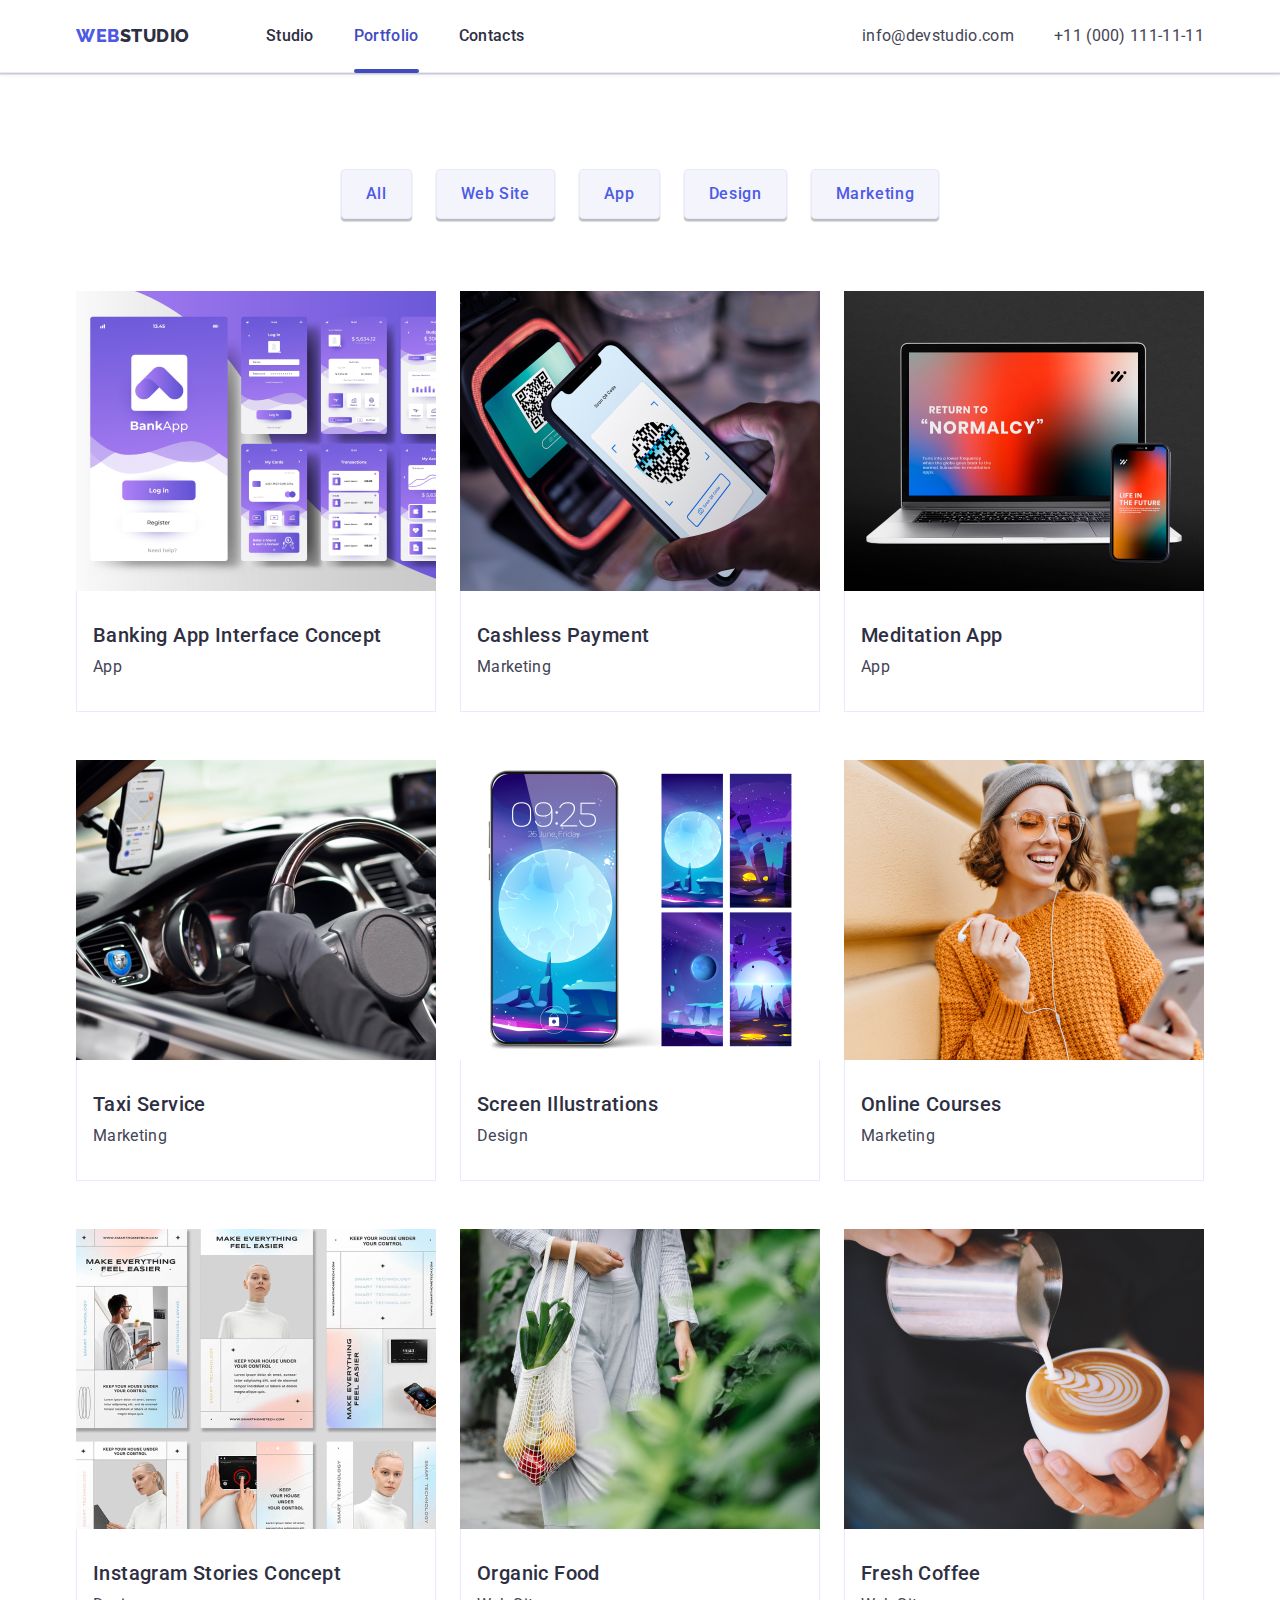
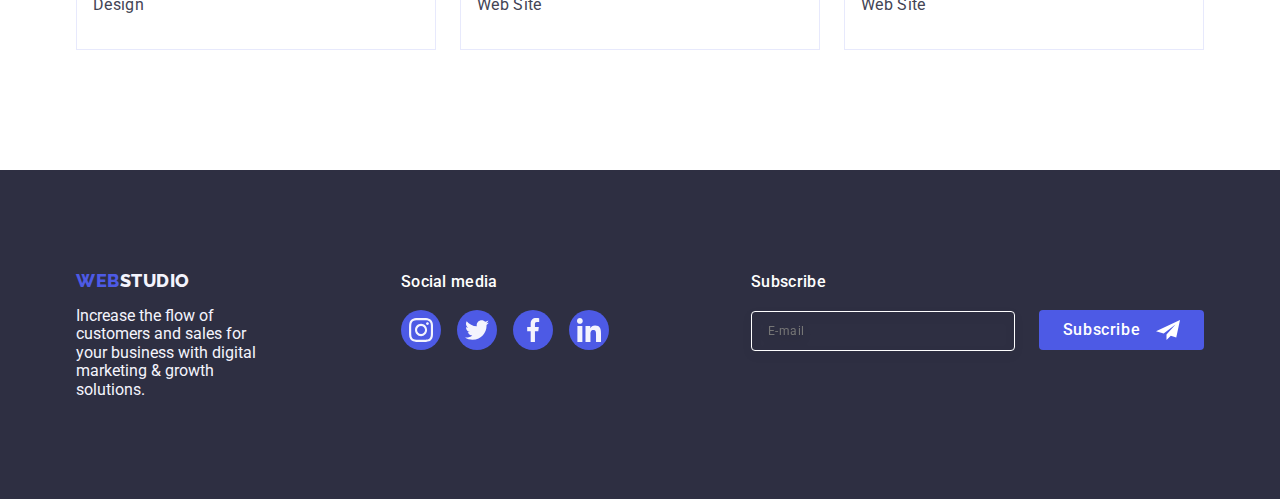
==== commit 4f02c672: "textarea+checkbox" ====
--- a/portfolio.html
+++ b/portfolio.html
@@ -342,8 +342,9 @@
         <div class="modal-wrapper-footer">
           <p class="modal-subscribe-footer">Subscribe</p>
           <form class="footer-form">
-            <label for="emaile" class="footer-modal-label">
+            <label for="user-email" class="footer-modal-label">
               <input
+                id="user-email"
                 type="email"
                 name="user-email"
                 class="footer-modal-input"
--- a/css/styles.css
+++ b/css/styles.css
@@ -677,8 +677,7 @@
 /*=========== modal-footer============= */
 
 .modal-wrapper-footer {
-  display: flex;
-  margin-right: 0;
+  margin-left: 80px;
 }
 
 .modal-subscribe-footer {
@@ -818,15 +817,8 @@
   fill: #ffffff;
 }
 
-.modal-form {
-}
-
-.modal-icon {
-  position: absolute;
-  left: 16px;
-}
 .modal-title {
-  display: flex;
+  display: block;
   flex-direction: column;
   text-align: center;
   margin-bottom: 16px;
@@ -837,12 +829,17 @@
   color: #2e2f42;
 }
 
+.modal-form {
+}
+
 .modal-list {
   display: flex;
   flex-direction: column;
-  gap: 26px;
-}
+  margin-bottom: 8px;
+}
+
 .modal-item {
+  display: flex;
   position: relative;
   flex-direction: column;
 }
@@ -855,6 +852,7 @@
   line-height: 1.17;
   letter-spacing: 0.04em;
   color: #8e8f99;
+  margin-bottom: 4px;
 }
 
 .modal-input {
@@ -869,28 +867,86 @@
   transition: border-color 250ms cubic-bezier(0.4, 0, 0.2, 1);
 }
 
-.coment-box {
-  width: 360px;
+.modal-icon {
+  display: block;
+  position: absolute;
+  left: 16px;
+  top: 50%;
+  transform: translateY(-50%);
+  transition: fill 250ms cubic-bezier(0.4, 0, 0.2, 1);
+  pointer-events: none;
+}
+
+.modal-input:focus {
+  border-color: #4d5ae5;
+}
+
+.modal-input:focus + .modal-icon {
+  fill: #4d5ae5;
+}
+
+.modal-comment {
+  margin-bottom: 16px;
+}
+
+.comment-box {
+  display: block;
+  width: 100%;
   height: 120px;
-}
-
-.text-coment {
   font-size: 12px;
-  font-weight: 400;
-  line-height: 1.16;
-  letter-spacing: 0.48px;
+  line-height: 1.17;
+  letter-spacing: 0.04em;
   color: rgba(46, 47, 66, 0.4);
+  border-radius: 4px;
+  background-color: transparent;
+  outline: transparent;
+  resize: none;
+  transition: border-color 250ms cubic-bezier(0.4, 0, 0.2, 1);
+  border-color: #4d5ae5;
+}
+
+/* ===================CHECKBOX================== */
+
+.modal-agreement-checkbox {
+  appearance: none;
+  width: 16px;
+  height: 16px;
+  border: 1px solid rgba(46, 47, 66, 0.4);
+  border-radius: 2px;
+  visibility: hidden;
+}
+
+.modal-agreement {
+  font-size: 12px;
+  line-height: 1.17;
+  letter-spacing: 0.04em;
+  display: flex;
+  align-items: center;
+  color: #8e8f99;
+  gap: 8px;
+  margin-bottom: 24px;
+}
+
+.modal-agreement-desc {
+}
+
+.modal-agreement-link {
+  color: #4d5ae5;
+}
+
+.modal-agreement-checkbox:checked {
+  background-size: 10px 8px;
+  background-color: var(--accent-color);
+  border-color: transparent;
 }
 
 .modal-send {
-  display: flex;
-  justify-content: center;
-  align-items: center;
+  display: block;
   border: none;
   margin: 0 auto;
   padding: 16px 32px;
-  width: 105px;
-  height: 24px;
+  min-width: 169px;
+  height: 56px;
 
   transition: background-color 250ms cubic-bezier(0.4, 0, 0.2, 1);
   border-radius: 4px;
@@ -903,7 +959,3 @@
   line-height: 1.5;
   letter-spacing: 0.64px;
 }
-
-.modal-text-span {
-  color: #4d5ae5;
-}
